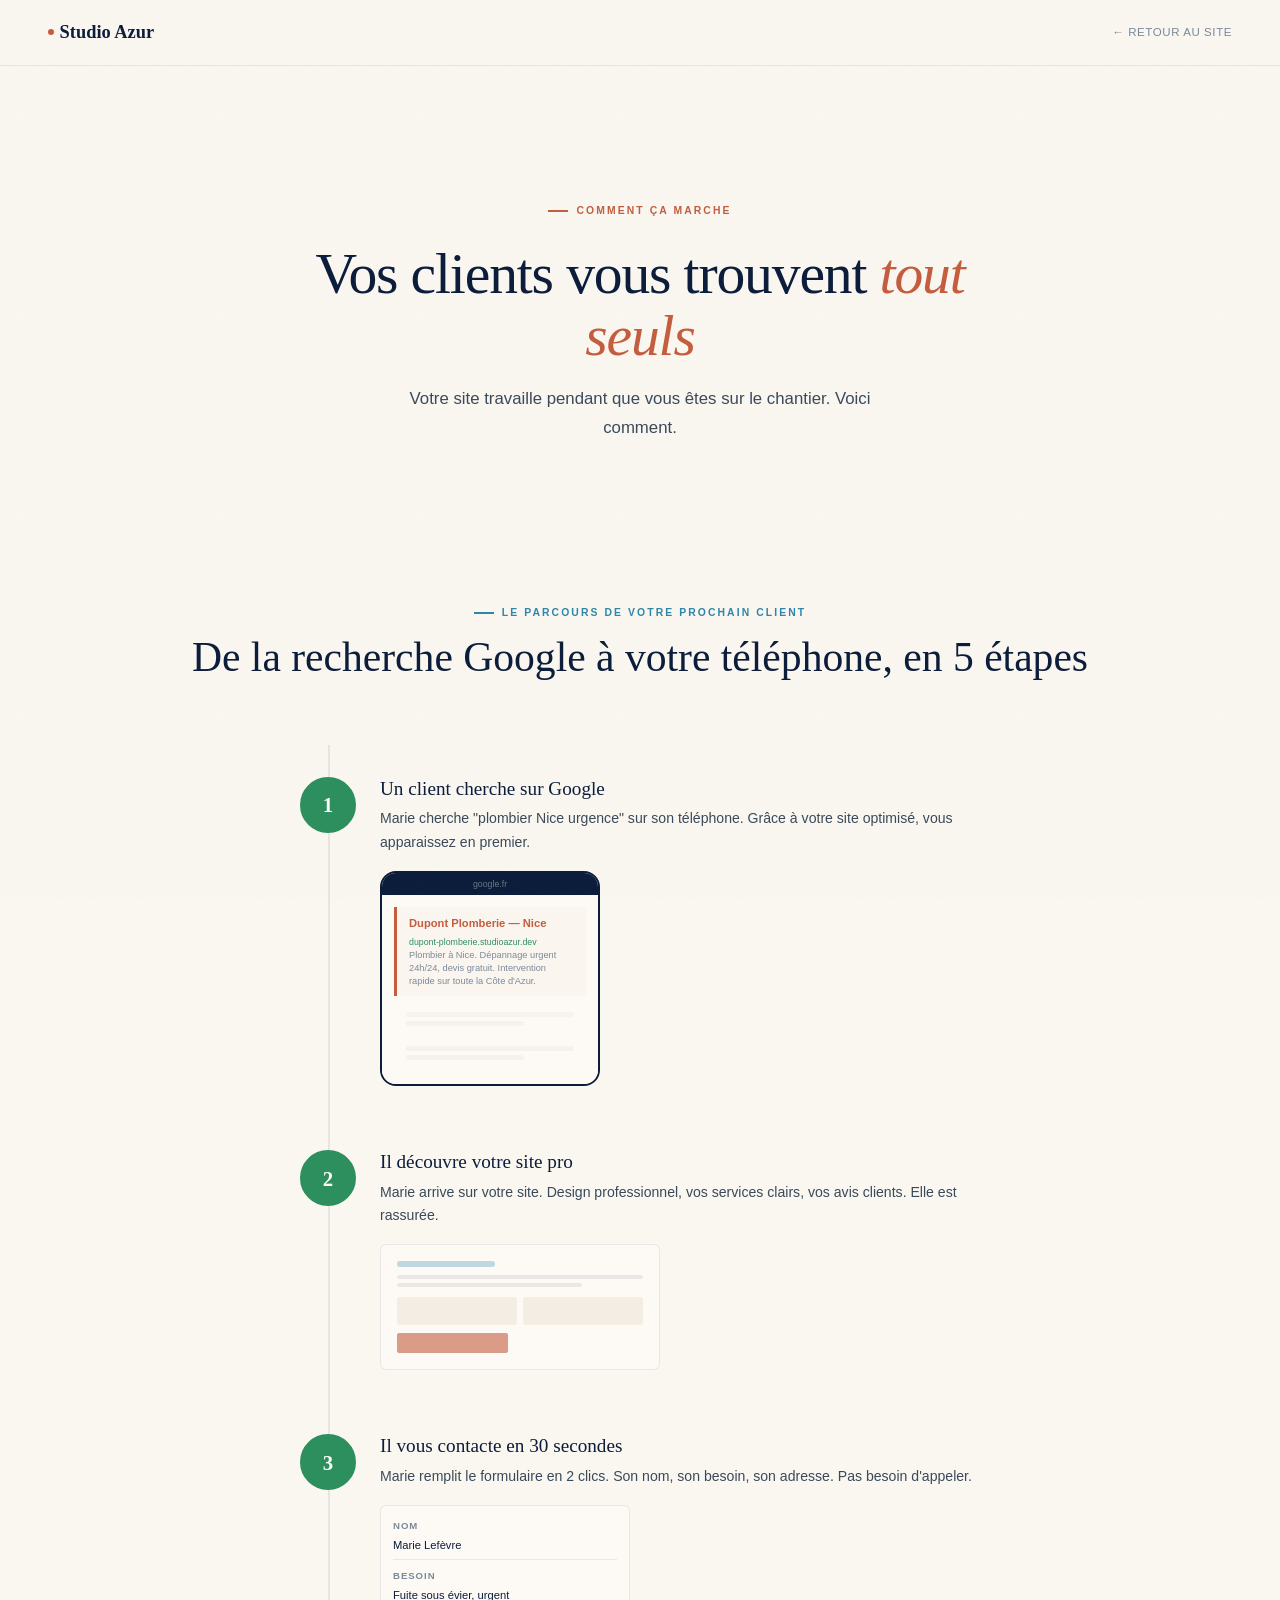
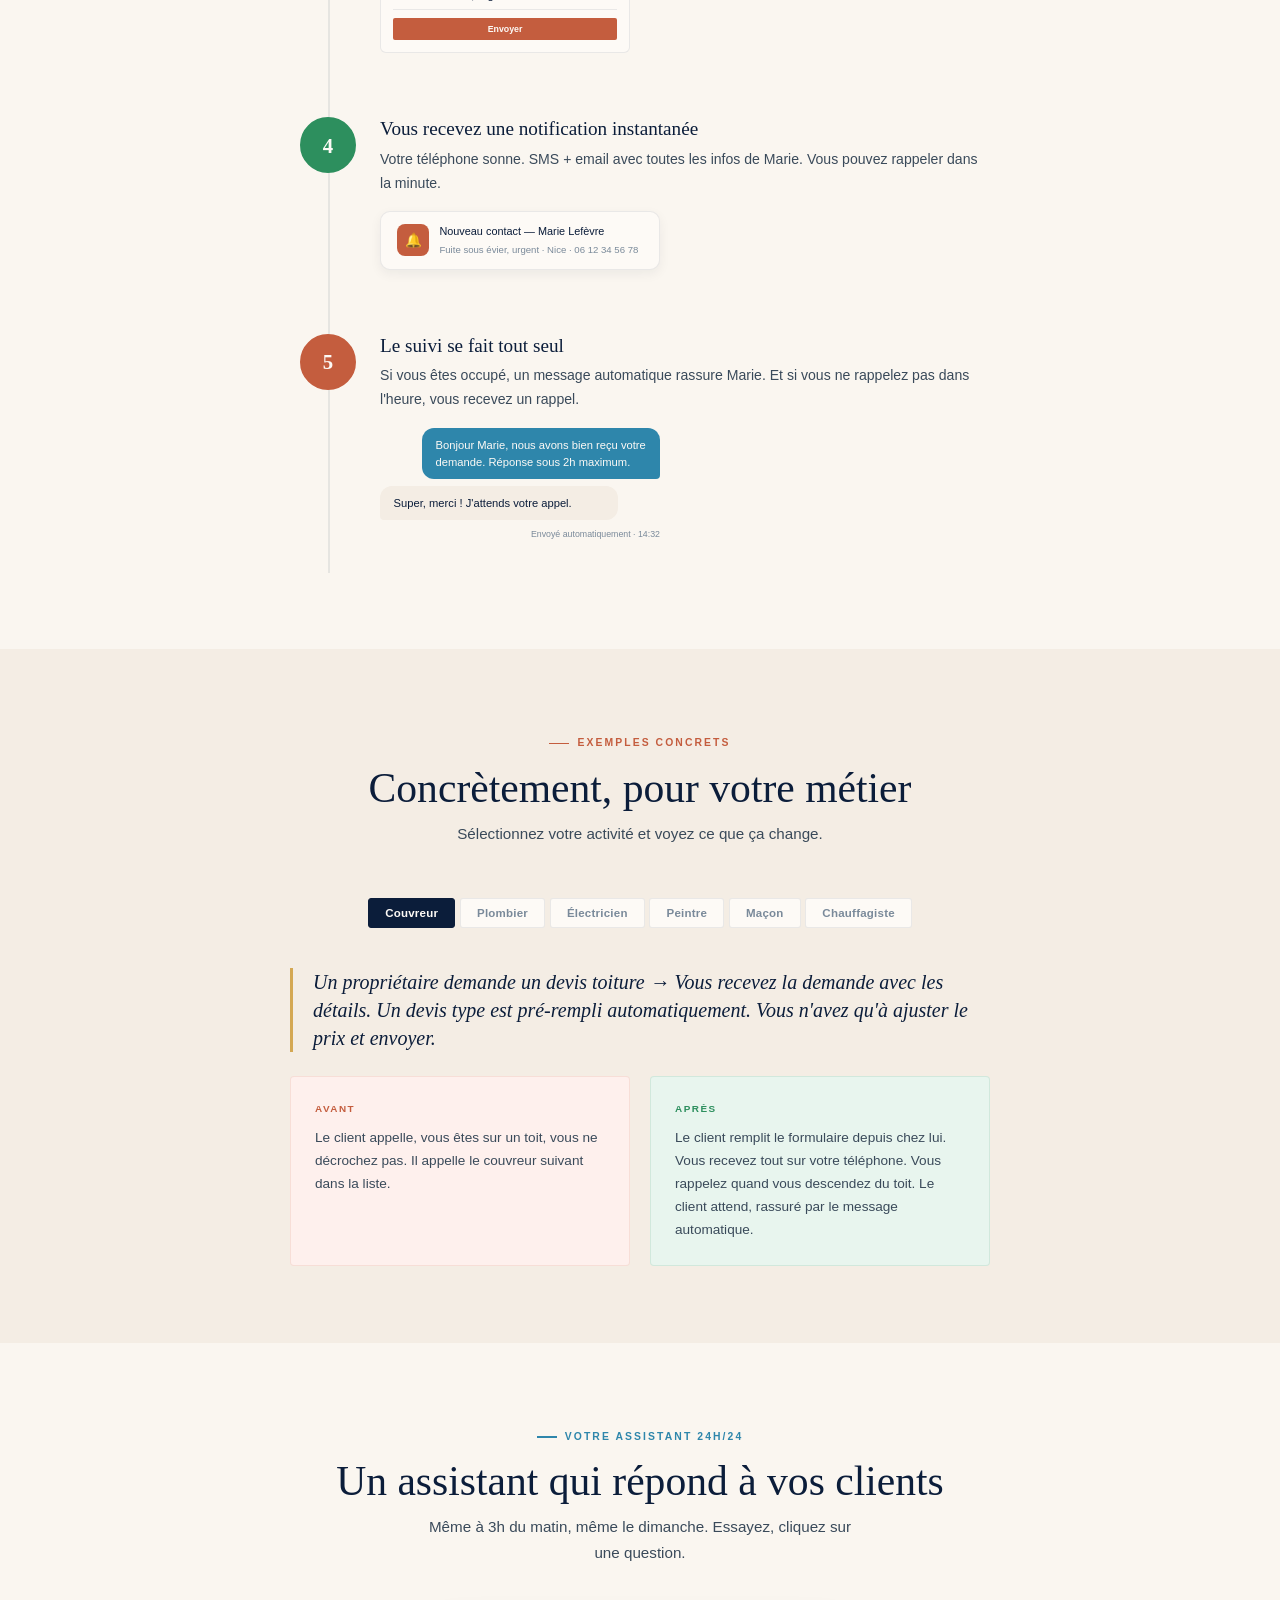
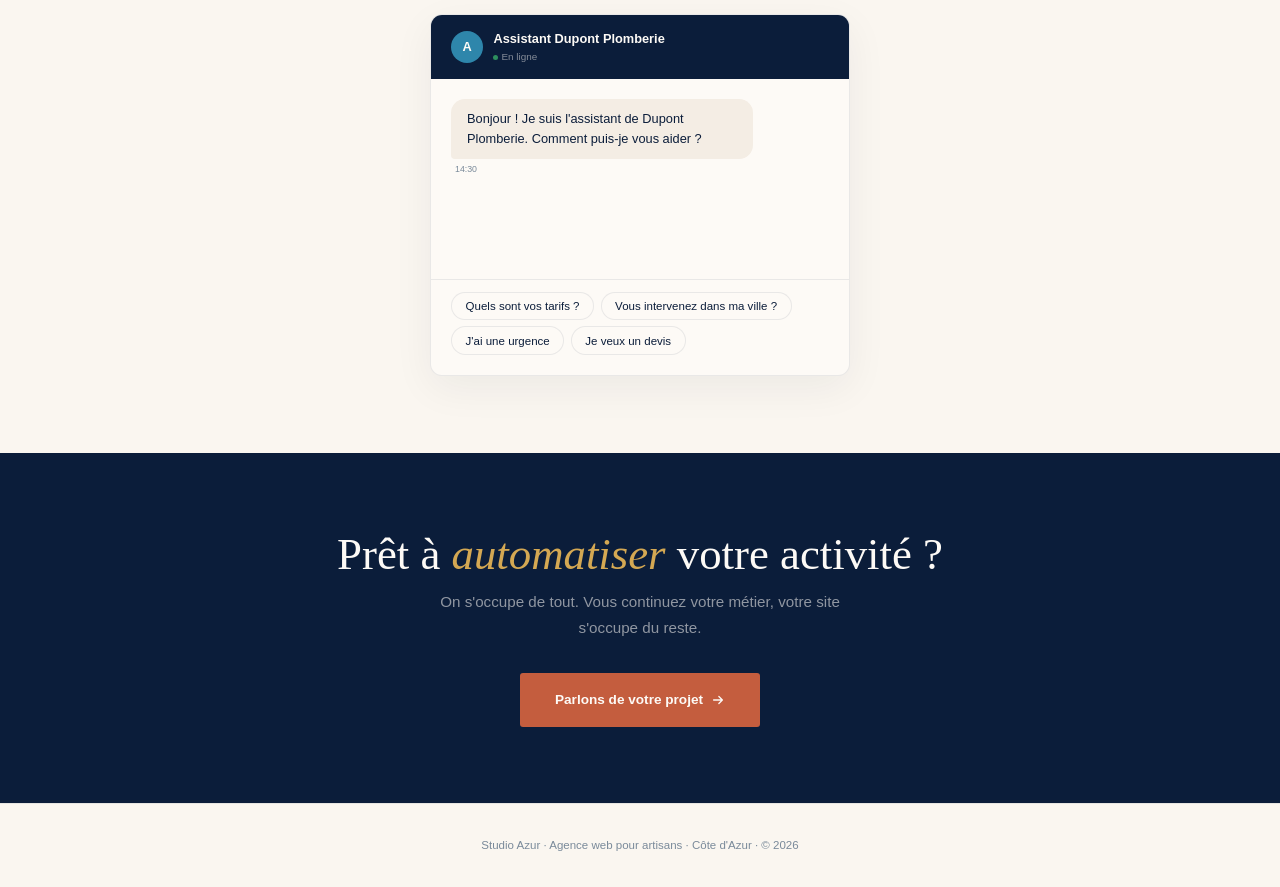
==== automation.html @ 50f1e914 "SEO + Stripe-ready pricing buttons SEO: - sitemap.xml (3 pages with priorities and lastmod) - robots" ====
<!DOCTYPE html>
<html lang="fr">
<head>
    <meta charset="UTF-8">
    <meta name="viewport" content="width=device-width, initial-scale=1.0">
    <meta http-equiv="X-Content-Type-Options" content="nosniff">

    <meta http-equiv="Referrer-Policy" content="strict-origin-when-cross-origin">
    <meta http-equiv="Permissions-Policy" content="camera=(), microphone=(), geolocation=()">
    <meta http-equiv="Content-Security-Policy" content="default-src 'self'; style-src 'self' 'unsafe-inline' https://fonts.googleapis.com; font-src https://fonts.gstatic.com; script-src 'self' 'unsafe-inline'; img-src 'self' data:;">
    <title>Automatisation pour artisans | Studio Azur</title>
    <meta name="description" content="Votre site travaille pendant que vous êtes sur le chantier. Découvrez comment l'automatisation trouve vos prochains clients.">
    <meta property="og:title" content="Automatisation pour artisans | Studio Azur">
    <meta property="og:description" content="Votre site travaille pendant que vous êtes sur le chantier. Découvrez comment vos clients vous trouvent tout seuls.">
    <meta property="og:type" content="website">
    <meta property="og:url" content="https://studioazur.dev/automation.html">
    <link rel="canonical" href="https://studioazur.dev/automation.html">
    <link rel="preconnect" href="https://fonts.googleapis.com">
    <link rel="preconnect" href="https://fonts.gstatic.com" crossorigin>
    <link href="https://fonts.googleapis.com/css2?family=Cormorant+Garamond:ital,wght@0,400;0,500;0,600;0,700;1,400;1,500&family=Libre+Franklin:wght@300;400;500;600;700&display=swap" rel="stylesheet">
    <style>
        *,*::before,*::after{margin:0;padding:0;box-sizing:border-box}
        :root{
            --linen:#FAF6F0;--sand:#F4EDE4;--cream:#FDFAF6;
            --midnight:#0B1D3A;--midnight-mid:#112847;
            --terre:#C45D3E;--terre-light:#D4785E;
            --or:#D4A853;--or-light:#E8C97A;
            --azur:#2E86AB;--azur-light:#4BA3C7;
            --green:#2D8F5E;--green-light:#E8F5EE;
            --red-light:#FEF0ED;
            --body:#3A4A5A;--muted:#7A8A9A;
            --rule:rgba(11,29,58,.08);
        }
        html{scroll-behavior:smooth;font-size:16px}
        body{font-family:'Libre Franklin',sans-serif;background:var(--linen);color:var(--midnight);line-height:1.6;-webkit-font-smoothing:antialiased;overflow-x:hidden}
        body::before{content:'';position:fixed;inset:0;pointer-events:none;z-index:9999;opacity:.015;background-image:url("data:image/svg+xml,%3Csvg viewBox='0 0 300 300' xmlns='http://www.w3.org/2000/svg'%3E%3Cfilter id='n'%3E%3CfeTurbulence type='fractalNoise' baseFrequency='.8' numOctaves='4' stitchTiles='stitch'/%3E%3C/filter%3E%3Crect width='100%25' height='100%25' filter='url(%23n)'/%3E%3C/svg%3E");background-size:200px}
        h1,h2,h3{font-family:'Cormorant Garamond',Georgia,serif;font-weight:500}
        .wrap{max-width:1100px;margin:0 auto;padding:0 clamp(1.25rem,4vw,3rem)}
        .label{font-family:'Libre Franklin',sans-serif;font-size:.65rem;font-weight:700;letter-spacing:.2em;text-transform:uppercase;display:inline-flex;align-items:center;gap:.5rem}
        .label::before{content:'';width:20px;height:1.5px;background:currentColor}

        /* Reveals */
        .r{opacity:0;transform:translateY(24px);transition:opacity .7s cubic-bezier(.25,1,.5,1),transform .7s cubic-bezier(.25,1,.5,1)}
        .r.v{opacity:1;transform:none}
        .r-1{transition-delay:.08s}.r-2{transition-delay:.16s}.r-3{transition-delay:.24s}.r-4{transition-delay:.32s}

        /* ═══ TOPBAR ═══ */
        .topbar{padding:1.1rem clamp(1.25rem,4vw,3rem);display:flex;align-items:center;justify-content:space-between;border-bottom:1px solid var(--rule)}
        .topbar-logo{font-family:'Cormorant Garamond',serif;font-size:1.15rem;font-weight:600;color:var(--midnight);text-decoration:none;display:flex;align-items:center;gap:.35rem}
        .topbar-dot{width:6px;height:6px;background:var(--terre);border-radius:50%}
        .topbar-back{font-size:.72rem;font-weight:500;color:var(--muted);text-decoration:none;letter-spacing:.05em;text-transform:uppercase;transition:color .3s}
        .topbar-back:hover{color:var(--midnight)}

        /* ═══ HERO ═══ */
        .hero{padding:clamp(4rem,10vw,8rem) 0 clamp(3rem,6vw,5rem);text-align:center}
        .hero-badge{color:var(--terre);margin-bottom:1.5rem}
        .hero h1{font-size:clamp(2.2rem,5vw,3.6rem);line-height:1.08;letter-spacing:-.02em;margin-bottom:1rem;max-width:700px;margin-left:auto;margin-right:auto}
        .hero h1 em{font-style:italic;color:var(--terre)}
        .hero-sub{font-size:1.05rem;color:var(--body);line-height:1.75;max-width:520px;margin:0 auto}

        /* ═══ SECTION: JOURNEY ═══ */
        .journey{padding:clamp(3rem,6vw,5rem) 0;position:relative}
        .journey-title-wrap{text-align:center;margin-bottom:clamp(3rem,5vw,4.5rem)}
        .journey-label{color:var(--azur)}
        .journey-title{font-size:clamp(1.8rem,3.5vw,2.6rem);line-height:1.12;margin-top:.8rem}

        .journey-steps{display:flex;flex-direction:column;gap:0;position:relative;max-width:680px;margin:0 auto}

        /* Timeline line */
        .journey-steps::before{content:'';position:absolute;left:28px;top:0;bottom:0;width:2px;background:var(--rule)}

        .step{display:grid;grid-template-columns:56px 1fr;gap:1.5rem;padding:2rem 0;position:relative}
        .step+.step{border-top:none}

        .step-num{width:56px;height:56px;border-radius:50%;display:flex;align-items:center;justify-content:center;font-family:'Cormorant Garamond',serif;font-size:1.3rem;font-weight:600;position:relative;z-index:1;transition:all .4s;border:2px solid var(--rule);background:var(--linen);color:var(--muted)}
        .step.active .step-num{border-color:var(--terre);background:var(--terre);color:var(--cream)}
        .step.done .step-num{border-color:var(--green);background:var(--green);color:var(--cream)}

        .step-content h3{font-size:1.2rem;margin-bottom:.4rem;line-height:1.25;color:var(--midnight)}
        .step-content p{font-size:.88rem;color:var(--body);line-height:1.7;margin-bottom:1rem}

        /* Mini mockups */
        .mockup{background:var(--cream);border:1px solid var(--rule);border-radius:6px;padding:1rem;font-size:.72rem;color:var(--muted);max-width:320px}
        .mockup-phone{max-width:220px;border-radius:16px;border:2px solid var(--midnight);padding:0;overflow:hidden}
        .mockup-phone-bar{background:var(--midnight);padding:4px 12px;display:flex;align-items:center;justify-content:center}
        .mockup-phone-bar span{font-size:.55rem;color:rgba(253,250,246,.4)}
        .mockup-phone-body{padding:.75rem;background:var(--cream);min-height:80px}

        .mockup-search-result{border-left:3px solid var(--terre);padding:.5rem .75rem;margin-bottom:.5rem;background:rgba(196,93,62,.03)}
        .mockup-search-title{font-size:.7rem;font-weight:600;color:var(--terre);margin-bottom:2px}
        .mockup-search-url{font-size:.55rem;color:var(--green)}
        .mockup-search-desc{font-size:.58rem;color:var(--muted);line-height:1.4}
        .mockup-search-other{padding:.5rem .75rem;opacity:.4}
        .mockup-search-other div{height:5px;background:var(--rule);border-radius:2px;margin-bottom:4px}
        .mockup-search-other div:nth-child(2){width:70%}

        .mockup-notif{background:var(--cream);border:1px solid var(--rule);border-radius:10px;padding:.75rem 1rem;display:flex;gap:.65rem;align-items:flex-start;max-width:280px;box-shadow:0 4px 12px rgba(11,29,58,.06)}
        .mockup-notif-icon{width:32px;height:32px;border-radius:8px;background:var(--terre);display:flex;align-items:center;justify-content:center;flex-shrink:0;font-size:.85rem}
        .mockup-notif-text{font-size:.68rem;color:var(--midnight);font-weight:500;line-height:1.4}
        .mockup-notif-sub{font-size:.6rem;color:var(--muted);margin-top:2px}

        .mockup-sms{max-width:280px}
        .sms-bubble{padding:.55rem .85rem;border-radius:12px;font-size:.7rem;line-height:1.5;margin-bottom:.4rem;max-width:85%}
        .sms-out{background:var(--azur);color:var(--cream);margin-left:auto;border-bottom-right-radius:4px}
        .sms-in{background:var(--sand);color:var(--midnight);border-bottom-left-radius:4px}
        .sms-time{font-size:.55rem;color:var(--muted);text-align:right;margin-top:2px}

        /* ═══ SECTION: TRADES ═══ */
        .trades{padding:clamp(3rem,6vw,5rem) 0;background:var(--sand)}
        .trades-top{text-align:center;margin-bottom:clamp(2rem,4vw,3.5rem)}
        .trades-label{color:var(--terre)}
        .trades-title{font-size:clamp(1.8rem,3.5vw,2.6rem);line-height:1.12;margin-top:.8rem;margin-bottom:.6rem}
        .trades-sub{font-size:.95rem;color:var(--body);max-width:460px;margin:0 auto;line-height:1.7}

        .trade-tabs{display:flex;gap:.3rem;justify-content:center;flex-wrap:wrap;margin-bottom:2.5rem}
        .trade-tab{font-family:'Libre Franklin',sans-serif;font-size:.72rem;font-weight:600;letter-spacing:.02em;padding:.5rem 1rem;border:1px solid var(--rule);background:var(--cream);color:var(--muted);cursor:pointer;border-radius:3px;transition:all .25s}
        .trade-tab.active{background:var(--midnight);color:var(--cream);border-color:var(--midnight)}
        .trade-tab:hover:not(.active){border-color:var(--midnight);color:var(--midnight)}

        .trade-card{display:none;max-width:700px;margin:0 auto}
        .trade-card.active{display:block}

        .trade-scenario{font-family:'Cormorant Garamond',serif;font-size:1.25rem;font-style:italic;color:var(--midnight);margin-bottom:1.5rem;line-height:1.4;padding-left:1.25rem;border-left:3px solid var(--or)}

        .trade-comparison{display:grid;grid-template-columns:1fr 1fr;gap:1.25rem}
        .trade-before,.trade-after{padding:1.5rem;border-radius:4px;font-size:.85rem;line-height:1.7}
        .trade-before{background:var(--red-light);border:1px solid rgba(196,93,62,.12)}
        .trade-after{background:var(--green-light);border:1px solid rgba(45,143,94,.12)}
        .trade-ba-label{font-size:.62rem;font-weight:700;letter-spacing:.15em;text-transform:uppercase;margin-bottom:.5rem}
        .trade-before .trade-ba-label{color:var(--terre)}
        .trade-after .trade-ba-label{color:var(--green)}
        .trade-ba-text{color:var(--body)}

        /* ═══ SECTION: CHATBOT ═══ */
        .chatbot-section{padding:clamp(3rem,6vw,5rem) 0}
        .chatbot-top{text-align:center;margin-bottom:clamp(2rem,4vw,3rem)}
        .chatbot-label{color:var(--azur)}
        .chatbot-title{font-size:clamp(1.8rem,3.5vw,2.6rem);line-height:1.12;margin-top:.8rem;margin-bottom:.6rem}
        .chatbot-sub{font-size:.95rem;color:var(--body);max-width:440px;margin:0 auto;line-height:1.7}

        .chat-window{max-width:420px;margin:0 auto;background:var(--cream);border:1px solid var(--rule);border-radius:12px;overflow:hidden;box-shadow:0 12px 40px rgba(11,29,58,.06)}
        .chat-header{background:var(--midnight);padding:.85rem 1.25rem;display:flex;align-items:center;gap:.65rem}
        .chat-avatar{width:32px;height:32px;border-radius:50%;background:var(--azur);display:flex;align-items:center;justify-content:center;font-size:.8rem;color:var(--cream);font-weight:700}
        .chat-header-text{color:var(--cream);font-size:.8rem;font-weight:600}
        .chat-header-status{font-size:.62rem;color:rgba(253,250,246,.5);font-weight:400}
        .chat-header-dot{display:inline-block;width:5px;height:5px;background:var(--green);border-radius:50%;margin-right:3px}

        .chat-body{padding:1.25rem;min-height:200px;max-height:350px;overflow-y:auto}
        .chat-msg{margin-bottom:.75rem;display:flex;gap:.5rem}
        .chat-msg-bot{flex-direction:row}
        .chat-msg-user{flex-direction:row-reverse}
        .chat-bubble{padding:.65rem 1rem;border-radius:14px;font-size:.8rem;line-height:1.55;max-width:80%}
        .chat-msg-bot .chat-bubble{background:var(--sand);color:var(--midnight);border-bottom-left-radius:4px}
        .chat-msg-user .chat-bubble{background:var(--azur);color:var(--cream);border-bottom-right-radius:4px}
        .chat-time{font-size:.55rem;color:var(--muted);margin-top:3px;padding:0 .25rem}
        .chat-msg-bot .chat-time{text-align:left}
        .chat-msg-user .chat-time{text-align:right}

        .chat-typing{display:none;margin-bottom:.75rem;padding:.65rem 1rem;background:var(--sand);border-radius:14px;border-bottom-left-radius:4px;width:60px}
        .chat-typing.show{display:block}
        .chat-typing span{display:inline-block;width:6px;height:6px;border-radius:50%;background:var(--muted);margin:0 1.5px;animation:typeDot 1.2s ease-in-out infinite}
        .chat-typing span:nth-child(2){animation-delay:.2s}
        .chat-typing span:nth-child(3){animation-delay:.4s}
        @keyframes typeDot{0%,100%{opacity:.3;transform:translateY(0)}50%{opacity:1;transform:translateY(-3px)}}

        .chat-note{font-size:.65rem;color:var(--muted);text-align:center;padding:.5rem;font-style:italic;display:none}
        .chat-note.show{display:block}

        .chat-suggestions{padding:.75rem 1.25rem 1.25rem;display:flex;flex-wrap:wrap;gap:.4rem;border-top:1px solid var(--rule)}
        .chat-sug{font-family:'Libre Franklin',sans-serif;font-size:.72rem;font-weight:500;padding:.45rem .85rem;border:1px solid var(--rule);background:var(--cream);color:var(--midnight);cursor:pointer;border-radius:100px;transition:all .25s}
        .chat-sug:hover{border-color:var(--azur);color:var(--azur)}
        .chat-sug.used{opacity:.4;pointer-events:none}

        /* ═══ CTA ═══ */
        .cta{padding:clamp(3rem,6vw,5rem) 0;background:var(--midnight);text-align:center}
        .cta h2{font-size:clamp(1.8rem,3.5vw,2.8rem);color:var(--cream);line-height:1.12;margin-bottom:.6rem}
        .cta h2 em{font-style:italic;color:var(--or)}
        .cta-sub{font-size:.95rem;color:rgba(253,250,246,.55);margin-bottom:2rem;max-width:400px;margin-left:auto;margin-right:auto;line-height:1.7}
        .btn-cta{display:inline-flex;align-items:center;gap:.5rem;background:var(--terre);color:var(--cream);font-family:'Libre Franklin',sans-serif;font-size:.85rem;font-weight:600;padding:1rem 2.2rem;border-radius:3px;text-decoration:none;border:none;cursor:pointer;transition:background .3s}
        .btn-cta:hover{background:var(--terre-light)}

        /* ═══ FOOTER ═══ */
        .footer{padding:2rem;text-align:center;border-top:1px solid var(--rule)}
        .footer p{font-size:.72rem;color:var(--muted)}
        .footer a{color:var(--muted);text-decoration:none;transition:color .3s}
        .footer a:hover{color:var(--midnight)}

        /* ═══ RESPONSIVE ═══ */
        @media(max-width:768px){
            .trade-comparison{grid-template-columns:1fr}
            .step{grid-template-columns:44px 1fr;gap:1rem}
            .step-num{width:44px;height:44px;font-size:1.1rem}
            .journey-steps::before{left:21px}
        }
        @media(max-width:480px){
            .trade-tabs{gap:.25rem}
            .trade-tab{padding:.4rem .65rem;font-size:.65rem}
        }
    </style>
</head>
<body>

    <div class="topbar">
        <a href="index.html" class="topbar-logo"><span class="topbar-dot"></span> Studio Azur</a>
        <a href="index.html" class="topbar-back">&larr; Retour au site</a>
    </div>

    <!-- HERO -->
    <section class="hero">
        <div class="wrap">
            <div class="label hero-badge r">Comment ça marche</div>
            <h1 class="r r-1">Vos clients vous trouvent <em>tout seuls</em></h1>
            <p class="hero-sub r r-2">Votre site travaille pendant que vous êtes sur le chantier. Voici comment.</p>
        </div>
    </section>

    <!-- SECTION 1: JOURNEY -->
    <section class="journey">
        <div class="wrap">
            <div class="journey-title-wrap r">
                <div class="label journey-label">Le parcours de votre prochain client</div>
                <h2 class="journey-title">De la recherche Google à votre téléphone, en 5 étapes</h2>
            </div>

            <div class="journey-steps">
                <!-- Step 1 -->
                <div class="step r" data-step="1">
                    <div class="step-num">1</div>
                    <div class="step-content">
                        <h3>Un client cherche sur Google</h3>
                        <p>Marie cherche "plombier Nice urgence" sur son téléphone. Grâce à votre site optimisé, vous apparaissez en premier.</p>
                        <div class="mockup mockup-phone">
                            <div class="mockup-phone-bar"><span>google.fr</span></div>
                            <div class="mockup-phone-body">
                                <div class="mockup-search-result">
                                    <div class="mockup-search-title">Dupont Plomberie — Nice</div>
                                    <div class="mockup-search-url">dupont-plomberie.studioazur.dev</div>
                                    <div class="mockup-search-desc">Plombier à Nice. Dépannage urgent 24h/24, devis gratuit. Intervention rapide sur toute la Côte d'Azur.</div>
                                </div>
                                <div class="mockup-search-other"><div></div><div></div></div>
                                <div class="mockup-search-other"><div></div><div></div></div>
                            </div>
                        </div>
                    </div>
                </div>

                <!-- Step 2 -->
                <div class="step r r-1" data-step="2">
                    <div class="step-num">2</div>
                    <div class="step-content">
                        <h3>Il découvre votre site pro</h3>
                        <p>Marie arrive sur votre site. Design professionnel, vos services clairs, vos avis clients. Elle est rassurée.</p>
                        <div class="mockup" style="max-width:280px">
                            <div style="height:6px;width:40%;background:var(--azur);border-radius:3px;margin-bottom:8px;opacity:.3"></div>
                            <div style="height:4px;width:100%;background:var(--rule);border-radius:2px;margin-bottom:4px"></div>
                            <div style="height:4px;width:75%;background:var(--rule);border-radius:2px;margin-bottom:10px"></div>
                            <div style="display:flex;gap:6px;margin-bottom:8px">
                                <div style="flex:1;height:28px;background:var(--sand);border-radius:3px"></div>
                                <div style="flex:1;height:28px;background:var(--sand);border-radius:3px"></div>
                            </div>
                            <div style="height:20px;width:45%;background:var(--terre);border-radius:2px;opacity:.6"></div>
                        </div>
                    </div>
                </div>

                <!-- Step 3 -->
                <div class="step r r-2" data-step="3">
                    <div class="step-num">3</div>
                    <div class="step-content">
                        <h3>Il vous contacte en 30 secondes</h3>
                        <p>Marie remplit le formulaire en 2 clics. Son nom, son besoin, son adresse. Pas besoin d'appeler.</p>
                        <div class="mockup" style="max-width:250px;padding:.75rem">
                            <div style="font-size:.6rem;color:var(--muted);text-transform:uppercase;letter-spacing:.1em;margin-bottom:4px;font-weight:600">Nom</div>
                            <div style="border-bottom:1px solid var(--rule);padding-bottom:4px;margin-bottom:8px;font-size:.7rem;color:var(--midnight)">Marie Lefèvre</div>
                            <div style="font-size:.6rem;color:var(--muted);text-transform:uppercase;letter-spacing:.1em;margin-bottom:4px;font-weight:600">Besoin</div>
                            <div style="border-bottom:1px solid var(--rule);padding-bottom:4px;margin-bottom:8px;font-size:.7rem;color:var(--midnight)">Fuite sous évier, urgent</div>
                            <div style="height:22px;width:100%;background:var(--terre);border-radius:2px;margin-top:8px;display:flex;align-items:center;justify-content:center;font-size:.55rem;color:var(--cream);font-weight:600">Envoyer</div>
                        </div>
                    </div>
                </div>

                <!-- Step 4 -->
                <div class="step r r-3" data-step="4">
                    <div class="step-num">4</div>
                    <div class="step-content">
                        <h3>Vous recevez une notification instantanée</h3>
                        <p>Votre téléphone sonne. SMS + email avec toutes les infos de Marie. Vous pouvez rappeler dans la minute.</p>
                        <div class="mockup-notif">
                            <div class="mockup-notif-icon">&#128276;</div>
                            <div>
                                <div class="mockup-notif-text">Nouveau contact — Marie Lefèvre</div>
                                <div class="mockup-notif-sub">Fuite sous évier, urgent &middot; Nice &middot; 06 12 34 56 78</div>
                            </div>
                        </div>
                    </div>
                </div>

                <!-- Step 5 -->
                <div class="step r r-4" data-step="5">
                    <div class="step-num">5</div>
                    <div class="step-content">
                        <h3>Le suivi se fait tout seul</h3>
                        <p>Si vous êtes occupé, un message automatique rassure Marie. Et si vous ne rappelez pas dans l'heure, vous recevez un rappel.</p>
                        <div class="mockup-sms">
                            <div class="sms-bubble sms-out">Bonjour Marie, nous avons bien reçu votre demande. Réponse sous 2h maximum.</div>
                            <div class="sms-bubble sms-in">Super, merci ! J'attends votre appel.</div>
                            <div class="sms-time">Envoyé automatiquement &middot; 14:32</div>
                        </div>
                    </div>
                </div>
            </div>
        </div>
    </section>

    <!-- SECTION 2: TRADES -->
    <section class="trades">
        <div class="wrap">
            <div class="trades-top r">
                <div class="label trades-label">Exemples concrets</div>
                <h2 class="trades-title">Concrètement, pour votre métier</h2>
                <p class="trades-sub">Sélectionnez votre activité et voyez ce que ça change.</p>
            </div>

            <div class="trade-tabs r r-1" id="tradeTabs">
                <button class="trade-tab active" data-trade="couvreur">Couvreur</button>
                <button class="trade-tab" data-trade="plombier">Plombier</button>
                <button class="trade-tab" data-trade="electricien">Électricien</button>
                <button class="trade-tab" data-trade="peintre">Peintre</button>
                <button class="trade-tab" data-trade="macon">Maçon</button>
                <button class="trade-tab" data-trade="chauffagiste">Chauffagiste</button>
            </div>

            <div id="tradeCards">
                <div class="trade-card active r r-2" data-trade="couvreur">
                    <div class="trade-scenario">Un propriétaire demande un devis toiture &rarr; Vous recevez la demande avec les détails. Un devis type est pré-rempli automatiquement. Vous n'avez qu'à ajuster le prix et envoyer.</div>
                    <div class="trade-comparison">
                        <div class="trade-before"><div class="trade-ba-label">Avant</div><div class="trade-ba-text">Le client appelle, vous êtes sur un toit, vous ne décrochez pas. Il appelle le couvreur suivant dans la liste.</div></div>
                        <div class="trade-after"><div class="trade-ba-label">Après</div><div class="trade-ba-text">Le client remplit le formulaire depuis chez lui. Vous recevez tout sur votre téléphone. Vous rappelez quand vous descendez du toit. Le client attend, rassuré par le message automatique.</div></div>
                    </div>
                </div>
                <div class="trade-card" data-trade="plombier">
                    <div class="trade-scenario">Urgence fuite à 22h &rarr; Le client remplit "urgence" sur votre site. Vous recevez un SMS prioritaire. Un message automatique lui dit "intervention sous 1h dans votre secteur".</div>
                    <div class="trade-comparison">
                        <div class="trade-before"><div class="trade-ba-label">Avant</div><div class="trade-ba-text">Le client appelle, vous êtes couché, vous ne décrochez pas. Il cherche un autre plombier. Client perdu.</div></div>
                        <div class="trade-after"><div class="trade-ba-label">Après</div><div class="trade-ba-text">Le SMS prioritaire vous réveille. Le client a déjà reçu un message rassurant. Vous rappelez dans la minute. Le client est sauvé, vous aussi.</div></div>
                    </div>
                </div>
                <div class="trade-card" data-trade="electricien">
                    <div class="trade-scenario">Mise aux normes demandée &rarr; Le client décrit son installation. Vous recevez un dossier pré-formaté avec les infos clés. Vous planifiez l'intervention depuis votre téléphone.</div>
                    <div class="trade-comparison">
                        <div class="trade-before"><div class="trade-ba-label">Avant</div><div class="trade-ba-text">Le client appelle pendant que vous câblez un tableau. Vous notez sur un bout de papier. Vous perdez le papier.</div></div>
                        <div class="trade-after"><div class="trade-ba-label">Après</div><div class="trade-ba-text">Tout arrive par écrit sur votre téléphone. Type d'installation, adresse, photos. Vous planifiez le RDV en un clic pendant la pause.</div></div>
                    </div>
                </div>
                <div class="trade-card" data-trade="peintre">
                    <div class="trade-scenario">Devis peinture appartement &rarr; Le client indique la surface, le nombre de pièces, ses préférences. Un estimatif automatique lui est envoyé. Vous confirmez ou ajustez.</div>
                    <div class="trade-comparison">
                        <div class="trade-before"><div class="trade-ba-label">Avant</div><div class="trade-ba-text">Le client envoie un SMS vague "combien pour peindre un appart ?". Allers-retours interminables pour avoir les détails.</div></div>
                        <div class="trade-after"><div class="trade-ba-label">Après</div><div class="trade-ba-text">Le formulaire pose les bonnes questions. Vous recevez : 3 pièces, 65m², peinture blanche, plafonds inclus. Vous envoyez le devis en 5 minutes.</div></div>
                    </div>
                </div>
                <div class="trade-card" data-trade="macon">
                    <div class="trade-scenario">Projet extension maison &rarr; Le client décrit son projet avec photos. Vous recevez un résumé structuré. Vous envoyez une première estimation et fixez un RDV de visite en un clic.</div>
                    <div class="trade-comparison">
                        <div class="trade-before"><div class="trade-ba-label">Avant</div><div class="trade-ba-text">Le client appelle, explique son projet en 15 minutes. Vous êtes sur un chantier bruyant. Vous ne retenez que la moitié.</div></div>
                        <div class="trade-after"><div class="trade-ba-label">Après</div><div class="trade-ba-text">Projet décrit par écrit avec photos. Vous lisez tout tranquillement le soir. Vous proposez une visite en un clic. Professionnel.</div></div>
                    </div>
                </div>
                <div class="trade-card" data-trade="chauffagiste">
                    <div class="trade-scenario">Entretien annuel chaudière &rarr; Vos clients reçoivent automatiquement un rappel quand c'est l'heure. Ils réservent un créneau en ligne. Votre planning se remplit sans effort.</div>
                    <div class="trade-comparison">
                        <div class="trade-before"><div class="trade-ba-label">Avant</div><div class="trade-ba-text">Vous devez rappeler chaque client un par un chaque année. Vous en oubliez la moitié. Ils partent chez un concurrent.</div></div>
                        <div class="trade-after"><div class="trade-ba-label">Après</div><div class="trade-ba-text">Le rappel part automatiquement. Le client réserve en ligne. Votre planning d'entretien se remplit tout seul. Zéro appel, zéro oubli.</div></div>
                    </div>
                </div>
            </div>
        </div>
    </section>

    <!-- SECTION 3: CHATBOT -->
    <section class="chatbot-section">
        <div class="wrap">
            <div class="chatbot-top r">
                <div class="label chatbot-label">Votre assistant 24h/24</div>
                <h2 class="chatbot-title">Un assistant qui répond à vos clients</h2>
                <p class="chatbot-sub">Même à 3h du matin, même le dimanche. Essayez, cliquez sur une question.</p>
            </div>

            <div class="chat-window r r-1" id="chatWindow">
                <div class="chat-header">
                    <div class="chat-avatar">A</div>
                    <div>
                        <div class="chat-header-text">Assistant Dupont Plomberie</div>
                        <div class="chat-header-status"><span class="chat-header-dot"></span>En ligne</div>
                    </div>
                </div>
                <div class="chat-body" id="chatBody">
                    <div class="chat-msg chat-msg-bot">
                        <div>
                            <div class="chat-bubble">Bonjour ! Je suis l'assistant de Dupont Plomberie. Comment puis-je vous aider ?</div>
                            <div class="chat-time">14:30</div>
                        </div>
                    </div>
                    <div class="chat-typing" id="chatTyping"><span></span><span></span><span></span></div>
                    <div class="chat-note" id="chatNote">Cet assistant fonctionne 24h/24, même quand vous dormez.</div>
                </div>
                <div class="chat-suggestions" id="chatSugs">
                    <button class="chat-sug" data-q="tarifs">Quels sont vos tarifs ?</button>
                    <button class="chat-sug" data-q="ville">Vous intervenez dans ma ville ?</button>
                    <button class="chat-sug" data-q="urgence">J'ai une urgence</button>
                    <button class="chat-sug" data-q="devis">Je veux un devis</button>
                </div>
            </div>
        </div>
    </section>

    <!-- CTA -->
    <section class="cta">
        <div class="wrap r">
            <h2>Prêt à <em>automatiser</em> votre activité ?</h2>
            <p class="cta-sub">On s'occupe de tout. Vous continuez votre métier, votre site s'occupe du reste.</p>
            <a href="index.html#contact" class="btn-cta">
                Parlons de votre projet
                <svg width="14" height="14" viewBox="0 0 16 16" fill="none"><path d="M3 8h10M9 4l4 4-4 4" stroke="currentColor" stroke-width="1.5" stroke-linecap="round" stroke-linejoin="round"/></svg>
            </a>
        </div>
    </section>

    <footer class="footer">
        <p><a href="index.html">Studio Azur</a> &middot; Agence web pour artisans &middot; Côte d'Azur &middot; &copy; 2026</p>
    </footer>

    <script>
        // Scroll reveal
        var obs = new IntersectionObserver(function(entries) {
            entries.forEach(function(e) {
                if (e.isIntersecting) { e.target.classList.add('v'); obs.unobserve(e.target); }
            });
        }, { threshold: 0.1, rootMargin: '0px 0px -30px 0px' });
        document.querySelectorAll('.r').forEach(function(el) { obs.observe(el); });

        // Step activation on scroll
        var stepObs = new IntersectionObserver(function(entries) {
            entries.forEach(function(e) {
                if (e.isIntersecting) {
                    e.target.classList.add('active');
                    // Mark previous steps as done
                    var stepNum = parseInt(e.target.getAttribute('data-step'));
                    document.querySelectorAll('.step').forEach(function(s) {
                        var n = parseInt(s.getAttribute('data-step'));
                        if (n < stepNum) s.classList.add('done');
                    });
                }
            });
        }, { threshold: 0.4 });
        document.querySelectorAll('.step').forEach(function(s) { stepObs.observe(s); });

        // Trade tabs
        document.querySelectorAll('.trade-tab').forEach(function(tab) {
            tab.addEventListener('click', function() {
                document.querySelectorAll('.trade-tab').forEach(function(t) { t.classList.remove('active'); });
                tab.classList.add('active');
                var trade = tab.getAttribute('data-trade');
                document.querySelectorAll('.trade-card').forEach(function(c) { c.classList.remove('active'); });
                var target = document.querySelector('.trade-card[data-trade="' + trade + '"]');
                if (target) target.classList.add('active');
            });
        });

        // Chatbot simulation
        var RESPONSES = {
            tarifs: "Nos tarifs dépendent du type d'intervention. Pour une estimation rapide, décrivez votre besoin et nous vous envoyons un devis sous 2h. Vous pouvez aussi consulter nos forfaits sur la page Tarifs.",
            ville: "Nous intervenons sur toute la Côte d'Azur : Nice, Cannes, Antibes, Grasse, Menton et environs. Indiquez votre adresse et nous confirmons la disponibilité.",
            urgence: "Je comprends l'urgence. Laissez-moi votre numéro et votre adresse, notre plombier le plus proche vous rappelle dans les 15 minutes. En attendant, coupez l'arrivée d'eau générale si possible.",
            devis: "Pour établir votre devis, j'ai besoin de quelques informations : type de travaux, surface ou quantité estimée, et une photo si possible. Remplissez ce court formulaire et nous vous répondons sous 2h."
        };
        var QUESTIONS = {
            tarifs: "Quels sont vos tarifs ?",
            ville: "Vous intervenez dans ma ville ?",
            urgence: "J'ai une urgence",
            devis: "Je veux un devis"
        };

        function getTimeStr() {
            var d = new Date();
            return d.getHours().toString().padStart(2, '0') + ':' + d.getMinutes().toString().padStart(2, '0');
        }

        function addMessage(text, isBot) {
            var body = document.getElementById('chatBody');
            var typing = document.getElementById('chatTyping');
            var note = document.getElementById('chatNote');

            var msgDiv = document.createElement('div');
            msgDiv.className = 'chat-msg ' + (isBot ? 'chat-msg-bot' : 'chat-msg-user');

            var inner = document.createElement('div');

            var bubble = document.createElement('div');
            bubble.className = 'chat-bubble';
            bubble.textContent = text;

            var time = document.createElement('div');
            time.className = 'chat-time';
            time.textContent = getTimeStr();

            inner.appendChild(bubble);
            inner.appendChild(time);
            msgDiv.appendChild(inner);

            body.insertBefore(msgDiv, typing);
            body.scrollTop = body.scrollHeight;

            if (isBot) {
                note.classList.add('show');
            }
        }

        document.querySelectorAll('.chat-sug').forEach(function(btn) {
            btn.addEventListener('click', function() {
                var q = btn.getAttribute('data-q');
                btn.classList.add('used');

                // Add user message
                addMessage(QUESTIONS[q], false);

                // Show typing
                var typing = document.getElementById('chatTyping');
                typing.classList.add('show');
                var body = document.getElementById('chatBody');
                body.scrollTop = body.scrollHeight;

                // Bot responds after delay
                setTimeout(function() {
                    typing.classList.remove('show');
                    addMessage(RESPONSES[q], true);
                }, 1200);
            });
        });
    </script>
</body>
</html>
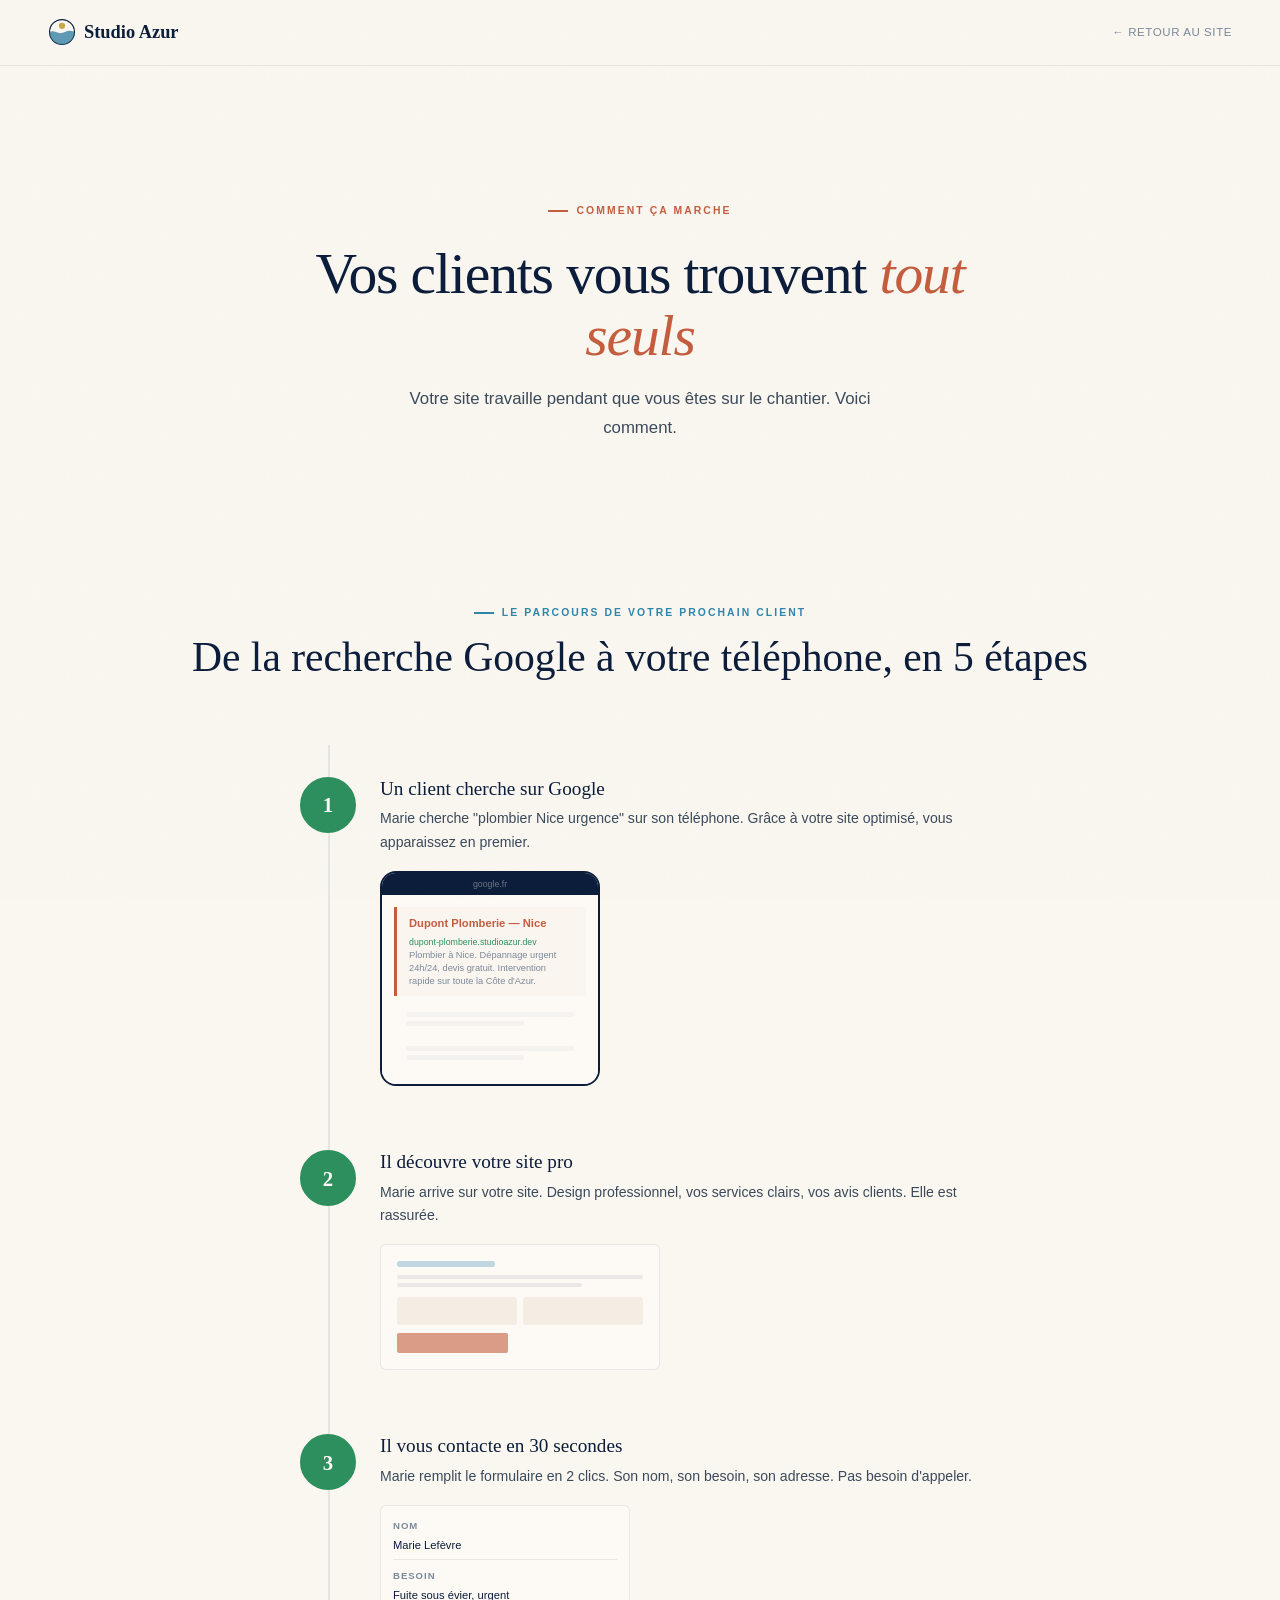
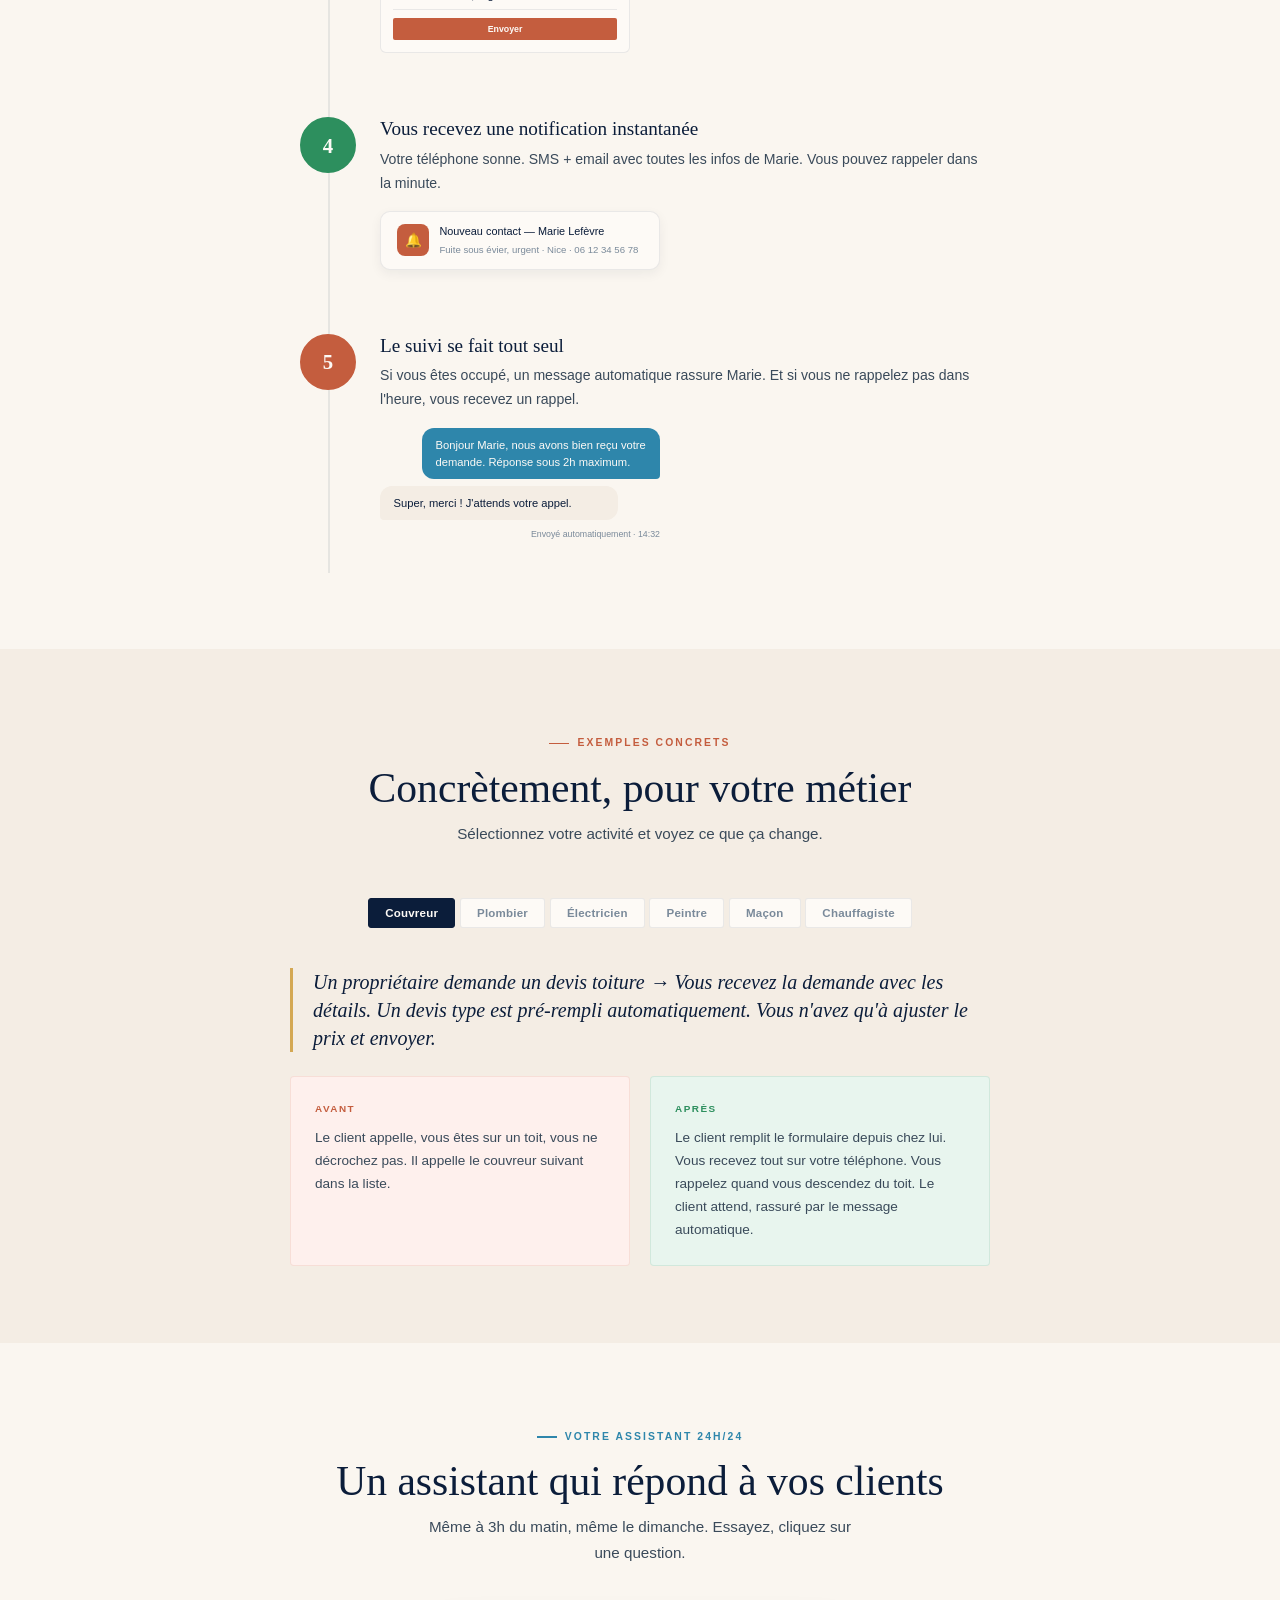
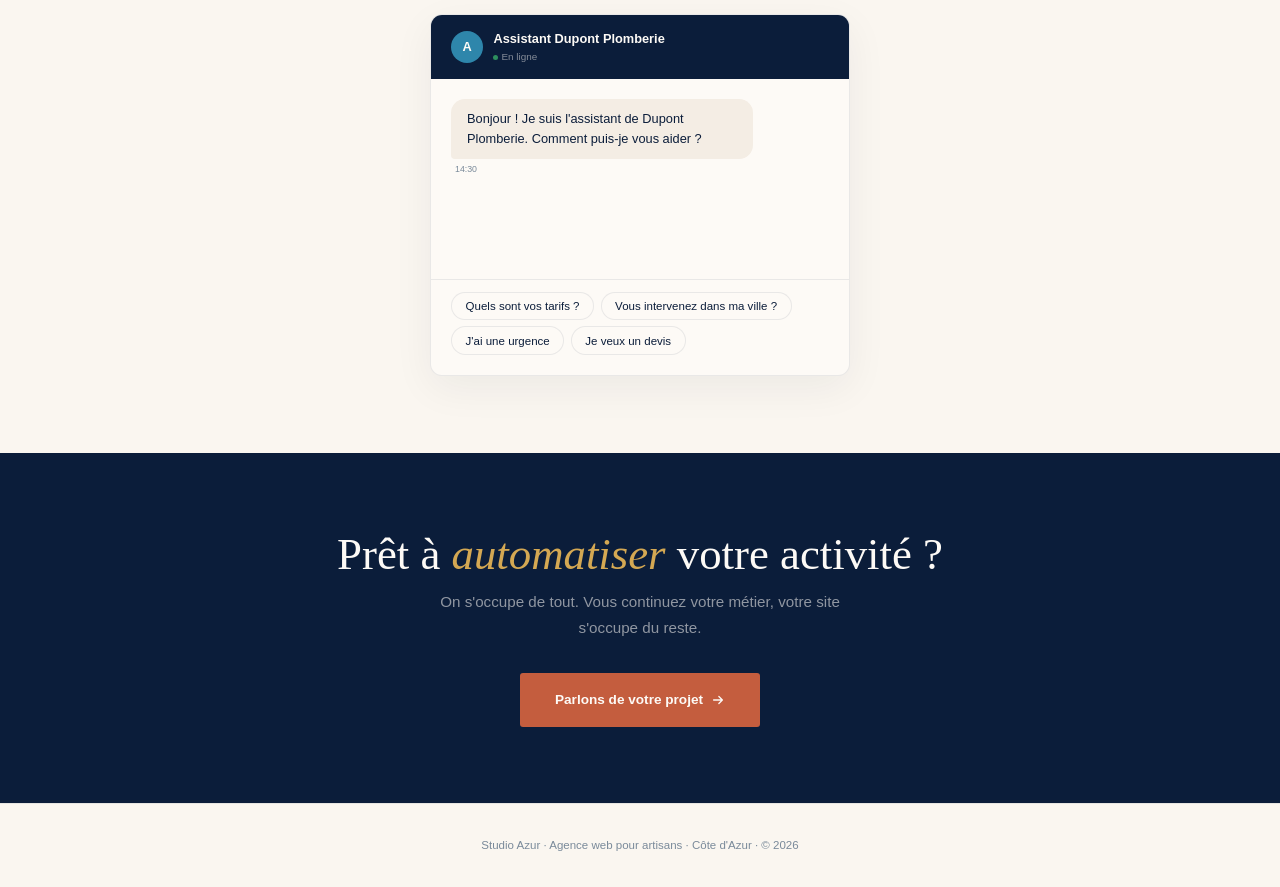
==== commit 87cddd29: "fix: reel card text readability, logos, contact form, social links, a11y - Reel cards: h3 color set " ====
--- a/automation.html
+++ b/automation.html
@@ -46,8 +46,8 @@
 
         /* ═══ TOPBAR ═══ */
         .topbar{padding:1.1rem clamp(1.25rem,4vw,3rem);display:flex;align-items:center;justify-content:space-between;border-bottom:1px solid var(--rule)}
-        .topbar-logo{font-family:'Cormorant Garamond',serif;font-size:1.15rem;font-weight:600;color:var(--midnight);text-decoration:none;display:flex;align-items:center;gap:.35rem}
-        .topbar-dot{width:6px;height:6px;background:var(--terre);border-radius:50%}
+        .topbar-logo{font-family:'Cormorant Garamond',serif;font-size:1.15rem;font-weight:600;color:var(--midnight);text-decoration:none;display:flex;align-items:center;gap:.5rem}
+        .topbar-logo svg{width:28px;height:28px;flex-shrink:0}
         .topbar-back{font-size:.72rem;font-weight:500;color:var(--muted);text-decoration:none;letter-spacing:.05em;text-transform:uppercase;transition:color .3s}
         .topbar-back:hover{color:var(--midnight)}
 
@@ -201,7 +201,7 @@
 <body>
 
     <div class="topbar">
-        <a href="index.html" class="topbar-logo"><span class="topbar-dot"></span> Studio Azur</a>
+        <a href="index.html" class="topbar-logo"><svg viewBox="0 0 36 36" fill="none" xmlns="http://www.w3.org/2000/svg"><circle cx="18" cy="18" r="16" stroke="currentColor" stroke-width="1.5" fill="none"/><path d="M2 18 A16 16 0 0 0 34 18 Q28 15 22 18 Q16 21 10 18 Q6 16 2 18 Z" fill="#2b7a9e" opacity="0.7"/><path d="M2 18 A16 16 0 0 0 18 34 A16 16 0 0 0 34 18 Q28 15 22 18 Q16 21 10 18 Q6 16 2 18 Z" fill="#2b7a9e" opacity="0.15"/><circle cx="18" cy="10" r="4" fill="#c9a84c"/></svg> Studio Azur</a>
         <a href="index.html" class="topbar-back">&larr; Retour au site</a>
     </div>
 
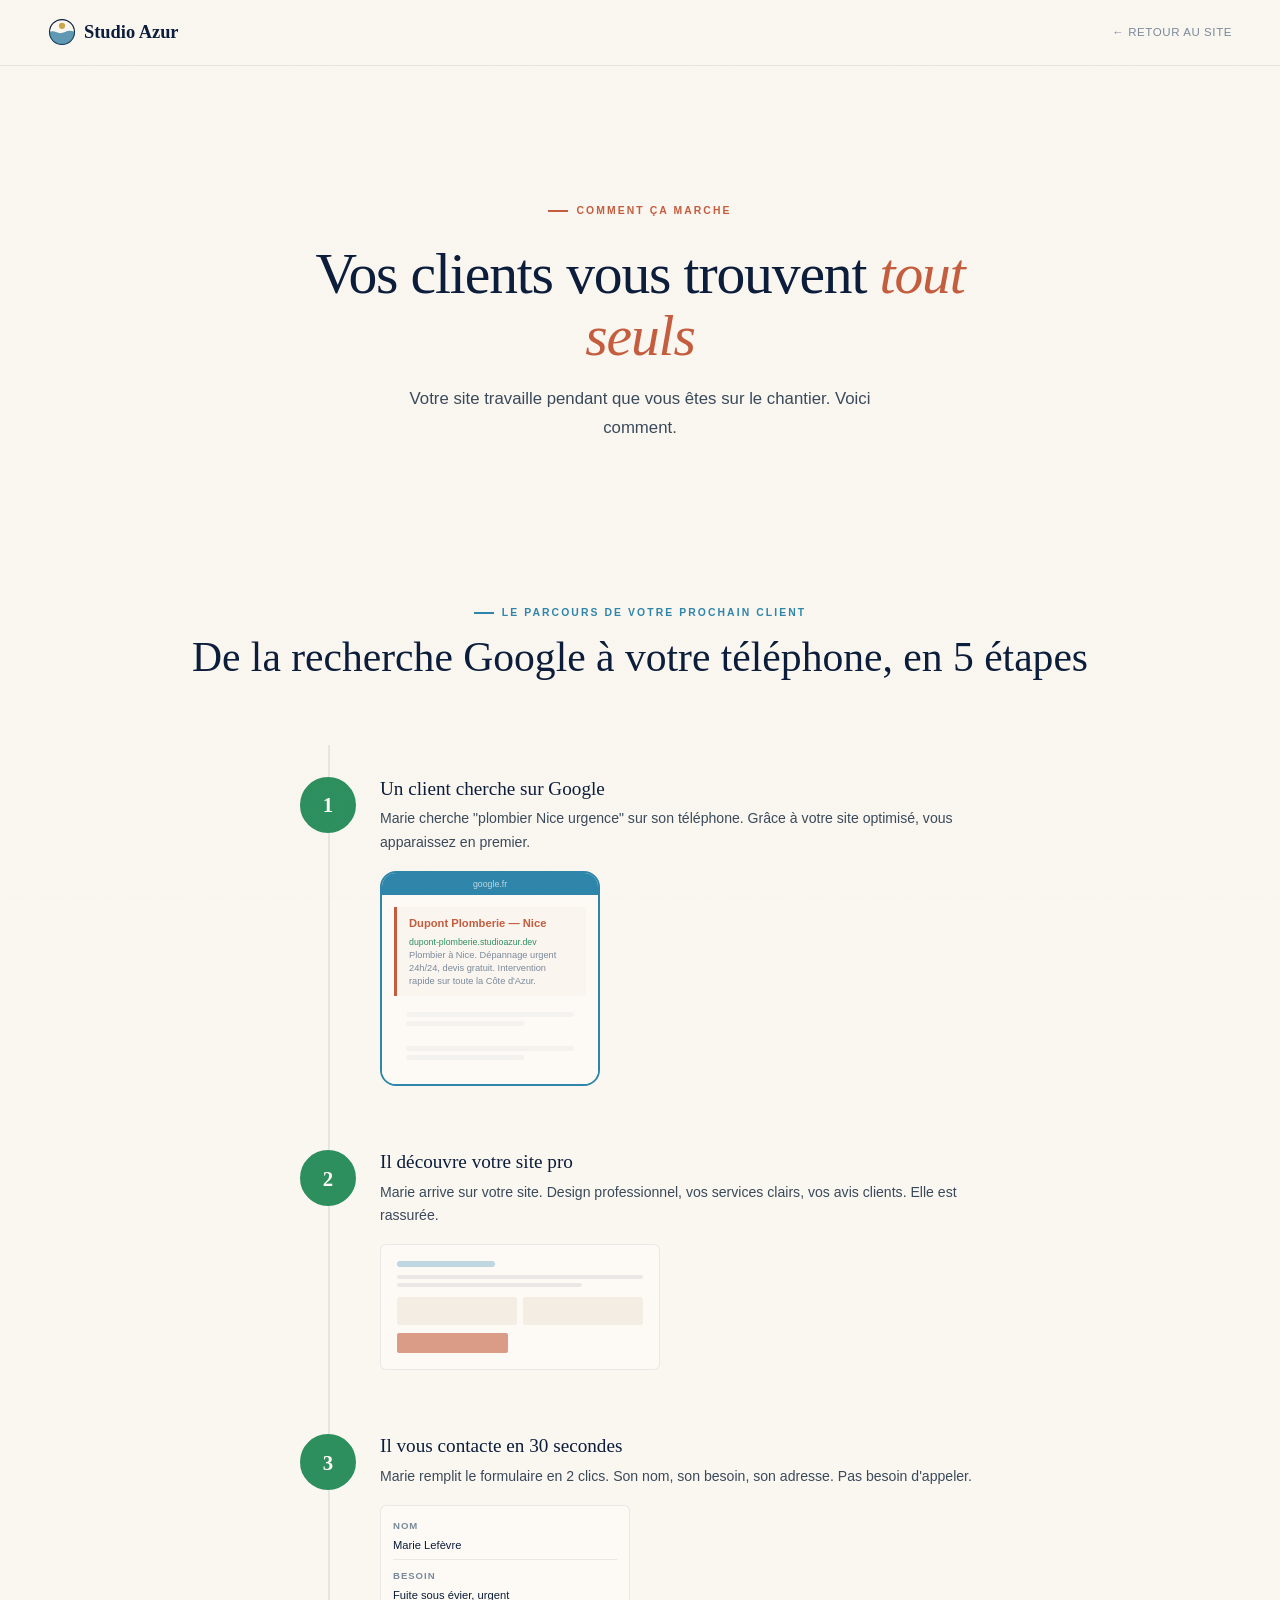
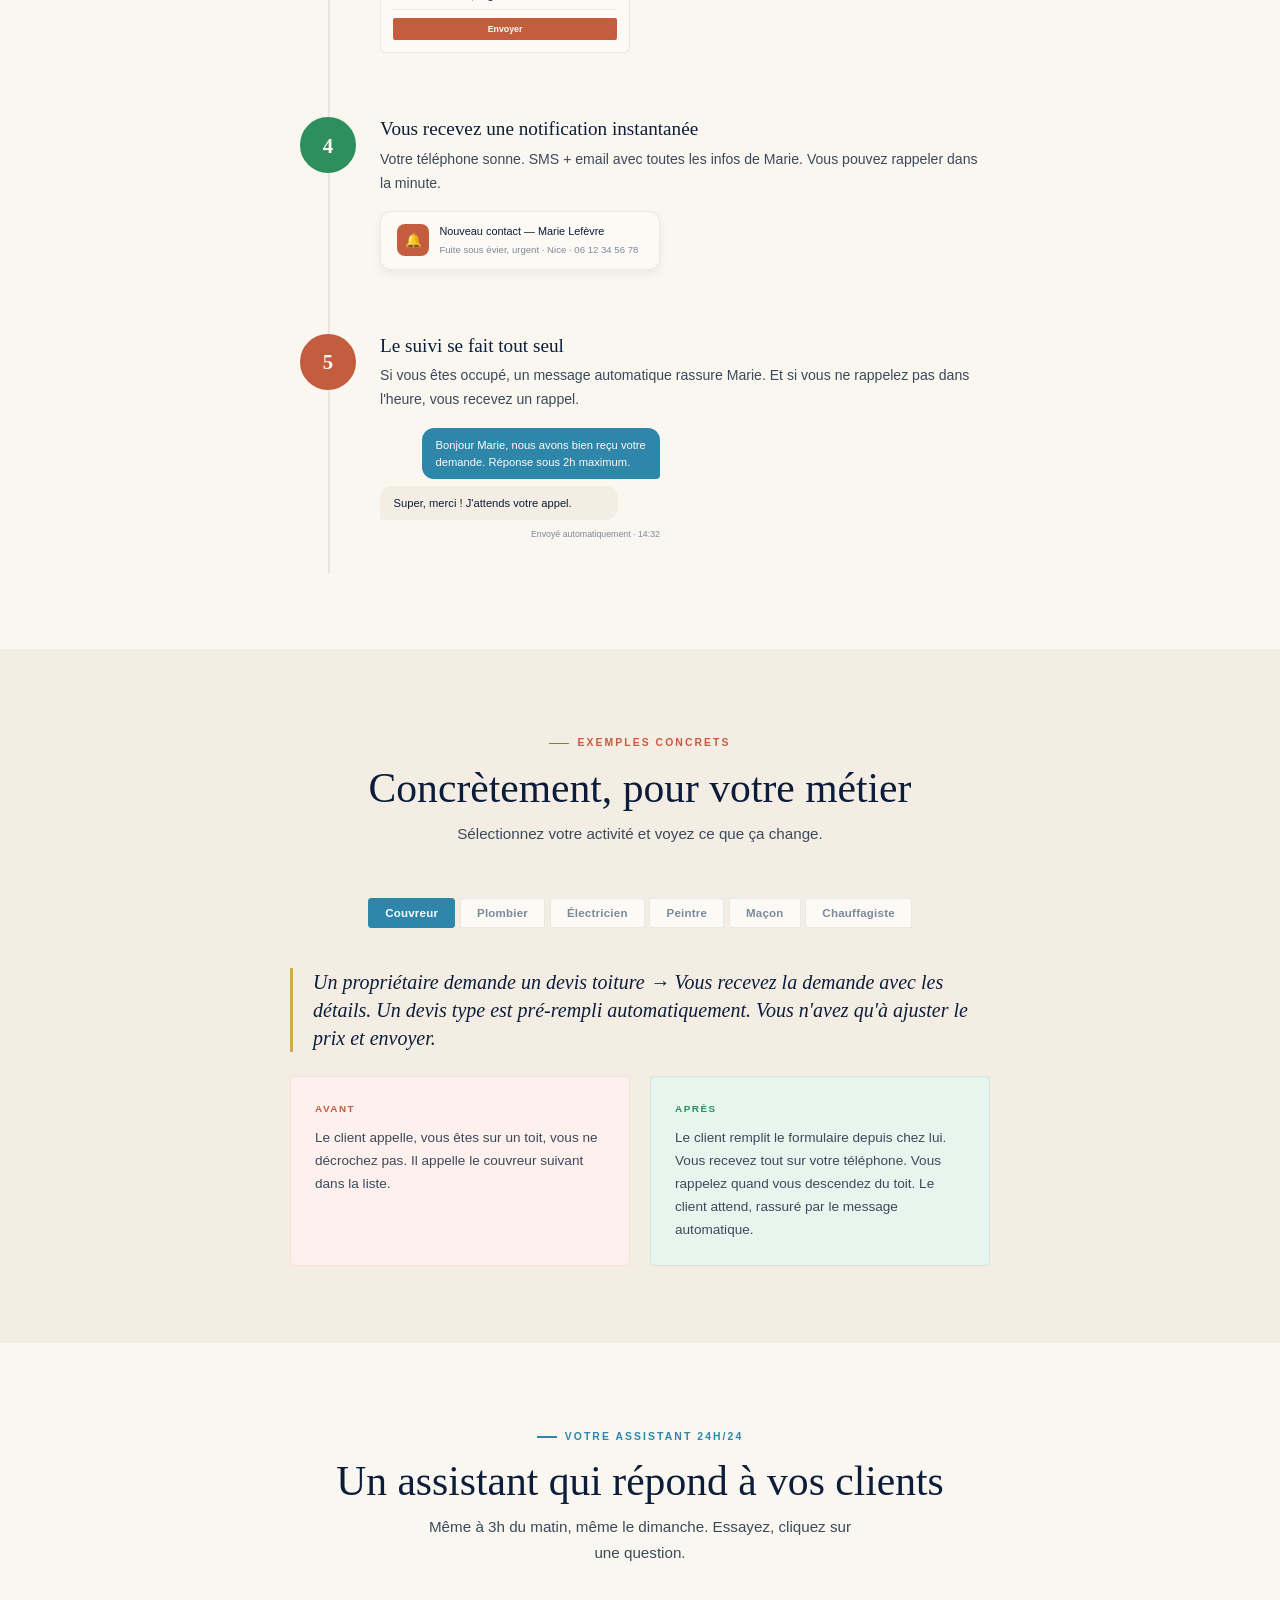
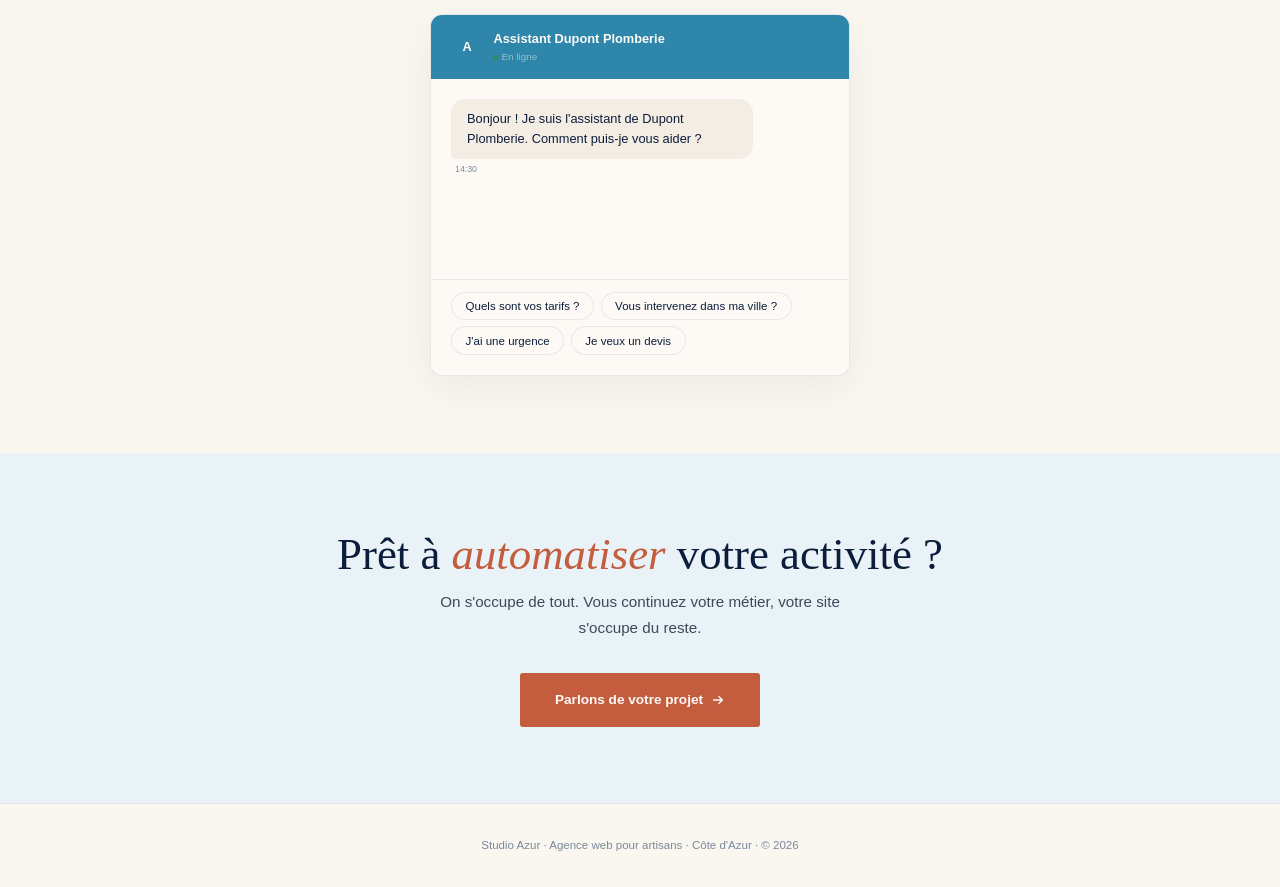
==== commit 3ee44562: "fix: hero readability, automation palette, form confirmation, WCAG contrast - Hero: stronger overlay" ====
--- a/automation.html
+++ b/automation.html
@@ -81,9 +81,9 @@
 
         /* Mini mockups */
         .mockup{background:var(--cream);border:1px solid var(--rule);border-radius:6px;padding:1rem;font-size:.72rem;color:var(--muted);max-width:320px}
-        .mockup-phone{max-width:220px;border-radius:16px;border:2px solid var(--midnight);padding:0;overflow:hidden}
-        .mockup-phone-bar{background:var(--midnight);padding:4px 12px;display:flex;align-items:center;justify-content:center}
-        .mockup-phone-bar span{font-size:.55rem;color:rgba(253,250,246,.4)}
+        .mockup-phone{max-width:220px;border-radius:16px;border:2px solid var(--azur);padding:0;overflow:hidden}
+        .mockup-phone-bar{background:var(--azur);padding:4px 12px;display:flex;align-items:center;justify-content:center}
+        .mockup-phone-bar span{font-size:.55rem;color:rgba(253,250,246,.7)}
         .mockup-phone-body{padding:.75rem;background:var(--cream);min-height:80px}
 
         .mockup-search-result{border-left:3px solid var(--terre);padding:.5rem .75rem;margin-bottom:.5rem;background:rgba(196,93,62,.03)}
@@ -114,8 +114,8 @@
 
         .trade-tabs{display:flex;gap:.3rem;justify-content:center;flex-wrap:wrap;margin-bottom:2.5rem}
         .trade-tab{font-family:'Libre Franklin',sans-serif;font-size:.72rem;font-weight:600;letter-spacing:.02em;padding:.5rem 1rem;border:1px solid var(--rule);background:var(--cream);color:var(--muted);cursor:pointer;border-radius:3px;transition:all .25s}
-        .trade-tab.active{background:var(--midnight);color:var(--cream);border-color:var(--midnight)}
-        .trade-tab:hover:not(.active){border-color:var(--midnight);color:var(--midnight)}
+        .trade-tab.active{background:var(--azur);color:var(--cream);border-color:var(--azur)}
+        .trade-tab:hover:not(.active){border-color:var(--azur);color:var(--azur)}
 
         .trade-card{display:none;max-width:700px;margin:0 auto}
         .trade-card.active{display:block}
@@ -139,7 +139,7 @@
         .chatbot-sub{font-size:.95rem;color:var(--body);max-width:440px;margin:0 auto;line-height:1.7}
 
         .chat-window{max-width:420px;margin:0 auto;background:var(--cream);border:1px solid var(--rule);border-radius:12px;overflow:hidden;box-shadow:0 12px 40px rgba(11,29,58,.06)}
-        .chat-header{background:var(--midnight);padding:.85rem 1.25rem;display:flex;align-items:center;gap:.65rem}
+        .chat-header{background:var(--azur);padding:.85rem 1.25rem;display:flex;align-items:center;gap:.65rem}
         .chat-avatar{width:32px;height:32px;border-radius:50%;background:var(--azur);display:flex;align-items:center;justify-content:center;font-size:.8rem;color:var(--cream);font-weight:700}
         .chat-header-text{color:var(--cream);font-size:.8rem;font-weight:600}
         .chat-header-status{font-size:.62rem;color:rgba(253,250,246,.5);font-weight:400}
@@ -172,10 +172,10 @@
         .chat-sug.used{opacity:.4;pointer-events:none}
 
         /* ═══ CTA ═══ */
-        .cta{padding:clamp(3rem,6vw,5rem) 0;background:var(--midnight);text-align:center}
-        .cta h2{font-size:clamp(1.8rem,3.5vw,2.8rem);color:var(--cream);line-height:1.12;margin-bottom:.6rem}
-        .cta h2 em{font-style:italic;color:var(--or)}
-        .cta-sub{font-size:.95rem;color:rgba(253,250,246,.55);margin-bottom:2rem;max-width:400px;margin-left:auto;margin-right:auto;line-height:1.7}
+        .cta{padding:clamp(3rem,6vw,5rem) 0;background:#e9f2f7;text-align:center}
+        .cta h2{font-size:clamp(1.8rem,3.5vw,2.8rem);color:var(--midnight);line-height:1.12;margin-bottom:.6rem}
+        .cta h2 em{font-style:italic;color:var(--terre)}
+        .cta-sub{font-size:.95rem;color:var(--body);margin-bottom:2rem;max-width:400px;margin-left:auto;margin-right:auto;line-height:1.7}
         .btn-cta{display:inline-flex;align-items:center;gap:.5rem;background:var(--terre);color:var(--cream);font-family:'Libre Franklin',sans-serif;font-size:.85rem;font-weight:600;padding:1rem 2.2rem;border-radius:3px;text-decoration:none;border:none;cursor:pointer;transition:background .3s}
         .btn-cta:hover{background:var(--terre-light)}
 
